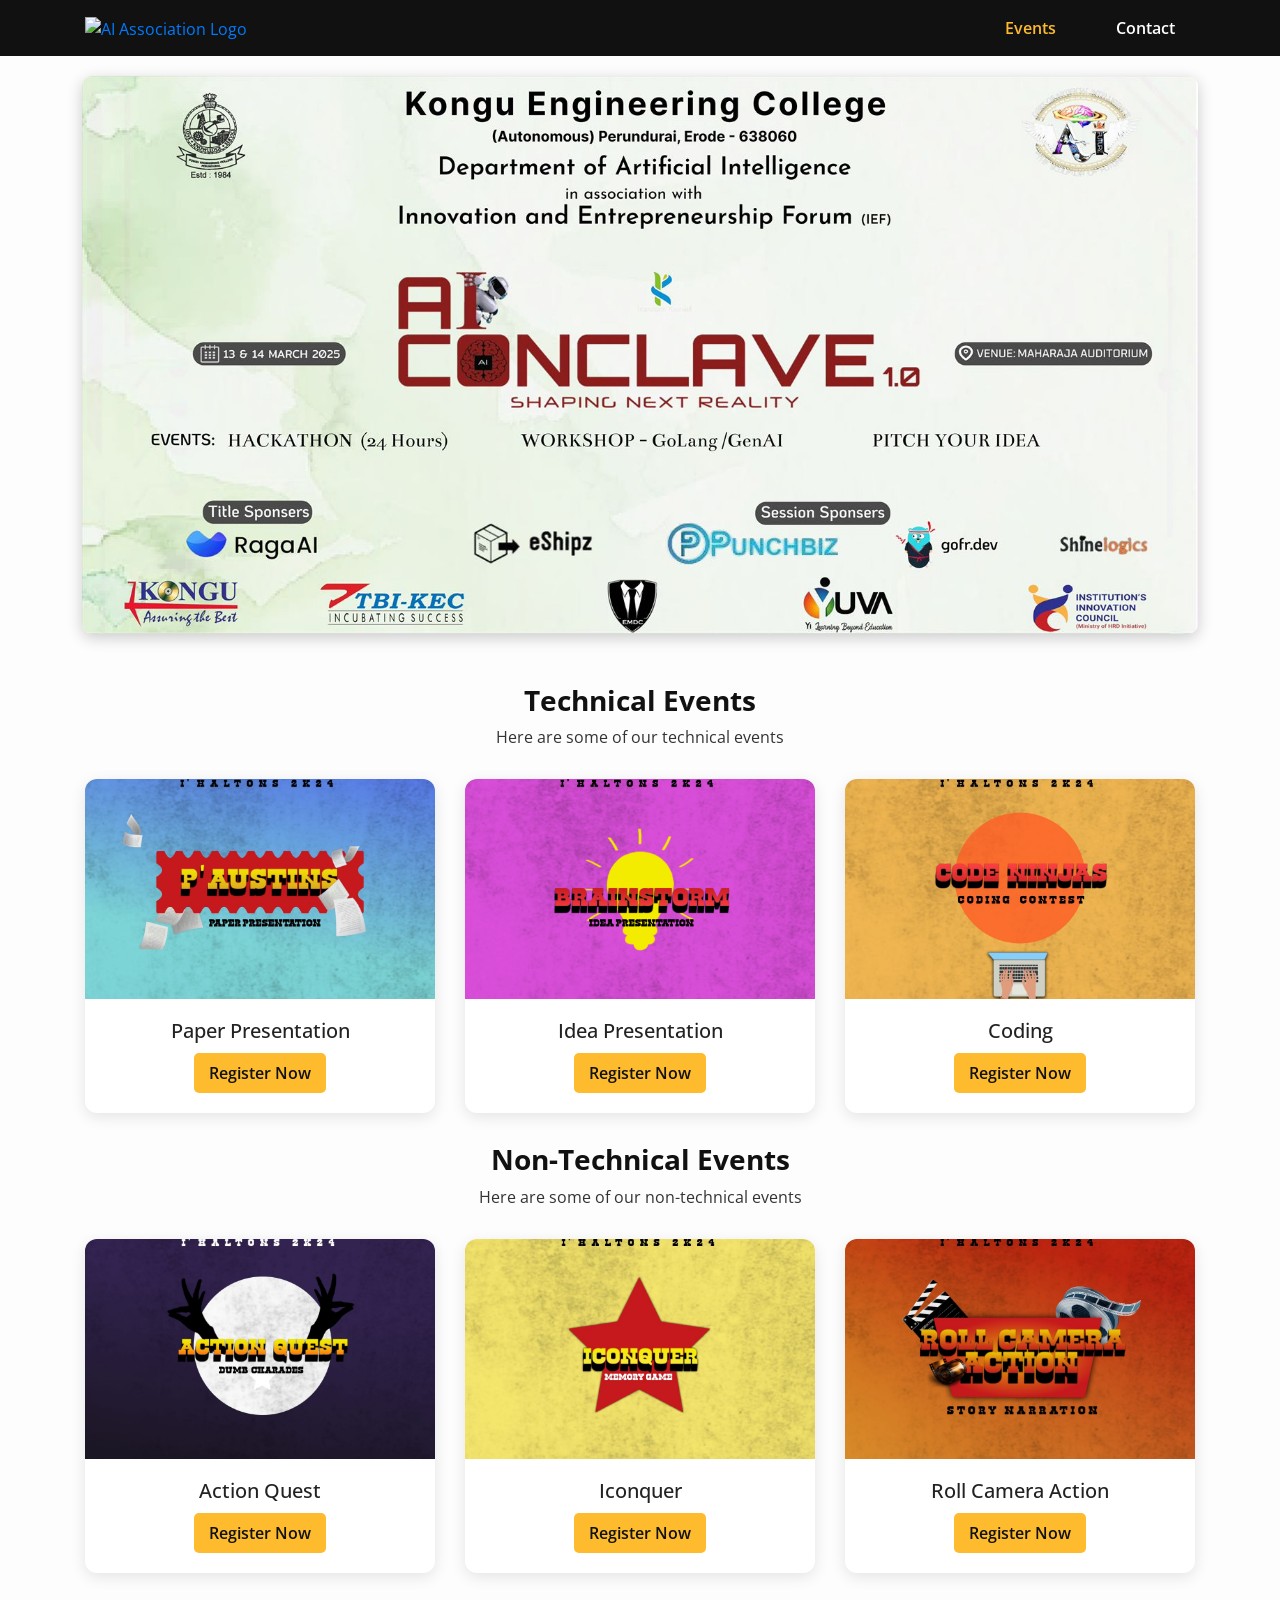
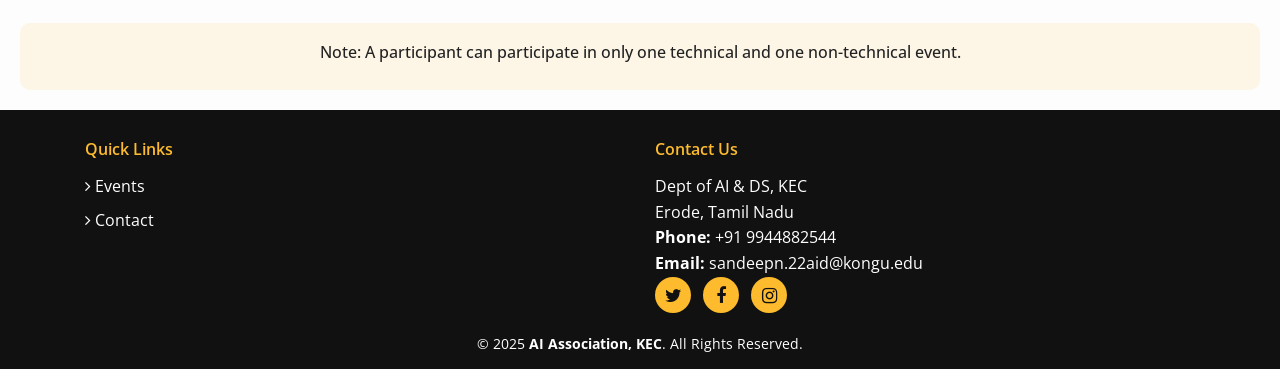
==== intra-events.html @ 4182778a "intra page updated" ====
<!DOCTYPE html>
<html lang="en">

<head>
  <meta charset="utf-8">
  <title>Inter Department Events - AI Association</title>
  <meta content="width=device-width, initial-scale=1.0" name="viewport">
  <meta content="AI Association, Inter Event, AIA, Kongu Engineering College" name="keywords">
  <meta content="Inter Department Events by Artificial Intelligence Association, KEC" name="description">

  <!-- Favicons -->
  <link href="img/ai-logo.png" rel="icon">
  <link href="img/ai-logo.png" rel="apple-touch-icon">

  <!-- Google Fonts -->
  <link href="https://fonts.googleapis.com/css?family=Open+Sans:300,400,600,700|Raleway:400,500,700" rel="stylesheet">

  <!-- Bootstrap CSS -->
  <link href="lib/bootstrap/css/bootstrap.min.css" rel="stylesheet">

  <!-- Libraries CSS -->
  <link href="lib/font-awesome/css/font-awesome.min.css" rel="stylesheet">
  <link href="lib/animate/animate.min.css" rel="stylesheet">

  <!-- Custom CSS -->
  <link href="css/intra-style.css" rel="stylesheet">
</head>


<body>

  <!--==========================
    Header (Simplified Navbar - Left aligned)
  ============================-->
  <header id="header">
    <div class="container d-flex justify-content-between align-items-center">
      
      <!-- Logo -->
      <div id="logo">
        <a href="index.html">
          <img src="img/ai-logo.png" alt="AI Association Logo">
        </a>
      </div>
  
      <!-- Navigation -->
      <nav id="nav-menu-container">
        <ul class="nav-menu d-flex">
          <li class="menu-active"><a href="#intra">Events</a></li>
          <li><a href="#footer">Contact</a></li>
        </ul>
      </nav>
  
    </div>
  </header>
  
  <!--==========================
    Hero Section
  ============================-->

<!-- Poster Section -->
<section id="poster" style="text-align: center; padding: 20px;">
  <img src="img/conclave.jpeg" alt="Conclave Poster" 
       style="max-width: 90%; height: auto; border-radius: 10px; 
              box-shadow: 0 4px 15px rgba(0,0,0,0.2); margin-bottom: 30px;">
</section>

<!-- Technical Events Section -->
<section id="intra" class="wow fadeInUp">
  <div class="container">
    <div class="section-header">
      <h2>Technical Events</h2>
      <p>Here are some of our technical events</p>
    </div>
        <div class="row">

          <!-- Event 1 -->
          <div class="col-lg-4 col-md-6">
            <div class="speaker">
              <img src="img/paper.jpg" alt="Paper Presentation" class="img-fluid">
              <div class="details">
                <h3>Paper Presentation</h3>
                <a target="_blank" href="https://forms.gle/TT3V3pfybRDgWEzh8" class="btn-register">Register Now</a>
              </div>
            </div>
          </div>

          <!-- Event 2 -->
          <div class="col-lg-4 col-md-6">
            <div class="speaker">
              <img src="img/idea.png" alt="Idea Presentation" class="img-fluid">
              <div class="details">
                <h3>Idea Presentation</h3>
                <a target="_blank" href="https://forms.gle/TT3V3pfybRDgWEzh8" class="btn-register">Register Now</a>
              </div>
            </div>
          </div>

          <!-- Event 3 -->
          <div class="col-lg-4 col-md-6">
            <div class="speaker">
              <img src="img/code.jpg" alt="Coding Challenge" class="img-fluid">
              <div class="details">
                <h3>Coding</h3>
                <a target="_blank" href="https://forms.gle/TT3V3pfybRDgWEzh8" class="btn-register">Register Now</a>
              </div>
            </div>
          </div>

        </div>

        <!--==========================
          Non-Technical Events
        ============================-->
        <div class="section-header">
          <h2>Non-Technical Events</h2>
          <p>Here are some of our non-technical events</p>
        </div>
        <div class="row">

          <!-- Event 4 -->
          <div class="col-lg-4 col-md-6">
            <div class="speaker">
              <img src="img/action.jpg" alt="Action Quest" class="img-fluid">
              <div class="details">
                <h3>Action Quest</h3>
                <a target="_blank" href="https://forms.gle/TT3V3pfybRDgWEzh8" class="btn-register">Register Now</a>
              </div>
            </div>
          </div>

          <!-- Event 5 -->
          <div class="col-lg-4 col-md-6">
            <div class="speaker">
              <img src="img/iconquer.jpg" alt="Iconquer" class="img-fluid">
              <div class="details">
                <h3>Iconquer</h3>
                <a target="_blank" href="https://forms.gle/TT3V3pfybRDgWEzh8" class="btn-register">Register Now</a>
              </div>
            </div>
          </div>

          <!-- Event 6 -->
          <div class="col-lg-4 col-md-6">
            <div class="speaker">
              <img src="img/roll.jpg" alt="Roll Camera Action" class="img-fluid">
              <div class="details">
                <h3>Roll Camera Action</h3>
                <a target="_blank" href="https://forms.gle/TT3V3pfybRDgWEzh8" class="btn-register">Register Now</a>
              </div>
            </div>
          </div>

        </div>
      </div>
    </section>

    <!--==========================
      Rules Note
    ============================-->
    <div class="text-center wow fadeInUp note">
      <h4>Note: A participant can participate in only one technical and one non-technical event.</h4>
    </div>

  </main>

  <!--==========================
    Footer (Clean & Neat Contact Section)
  ============================-->
  <footer id="footer">
    <div class="footer-top">
      <div class="container">
        <div class="row">

          <div class="col-lg-6 col-md-6 footer-links">
            <h4>Quick Links</h4>
            <ul>
              <li><i class="fa fa-angle-right"></i> <a href="#intra">Events</a></li>
              <li><i class="fa fa-angle-right"></i> <a href="#footer">Contact</a></li>
            </ul>
          </div>

          <div class="col-lg-6 col-md-6 footer-contact">
            <h4>Contact Us</h4>
            <p>
              Dept of AI & DS, KEC<br>
              Erode, Tamil Nadu<br>
              <strong>Phone:</strong> +91 9944882544<br>
              <strong>Email:</strong> sandeepn.22aid@kongu.edu<br>
            </p>
            <div class="social-links">
              <a href="#" class="twitter"><i class="fa fa-twitter"></i></a>
              <a href="#" class="facebook"><i class="fa fa-facebook"></i></a>
              <a href="https://www.instagram.com/kec_ai_association" class="instagram"><i class="fa fa-instagram"></i></a>
            </div>
          </div>

        </div>
      </div>
    </div>
    <div class="container text-center">
      <div class="copyright">
        &copy; 2025 <strong>AI Association, KEC</strong>. All Rights Reserved.
      </div>
    </div>
  </footer>

  <!-- JavaScript -->
  <script src="lib/jquery/jquery.min.js"></script>
  <script src="lib/bootstrap/js/bootstrap.bundle.min.js"></script>
  <script src="lib/wow/wow.min.js"></script>
  <script src="js/main.js"></script>

</body>
</html>
---- css/intra-style.css ----
/* General Reset */
/* Enable smooth scrolling for anchor links */
html {
  scroll-behavior: smooth;
}

body {
  font-family: 'Open Sans', sans-serif;
  color: #333;
  margin: 0;
  padding: 0;
  background: #fdfdfd;
}

/* Navbar */
#header {
  background: #111;
  padding: 15px 0;
}

#header .container {
  display: flex;
  justify-content: space-between; /* logo left, menu right */
  align-items: center;
}

#header #logo img {
  max-height: 45px;
}

#header .nav-menu {
  margin: 0;
  padding: 0;
  list-style: none;
  display: flex;
}

#header .nav-menu li {
  margin-left: 20px; /* spacing between Events & Contact */
}

#header .nav-menu li a {
  color: #fff;
  padding: 10px 20px;
  font-weight: 600;
}

#header .nav-menu li a:hover,
#header .nav-menu .menu-active > a {
  color: #fdbb2d;
}


/* Intro Section */
#intro {
  height: 300px;
  background: linear-gradient(135deg, #1a2a6c, #b21f1f, #fdbb2d);
  display: flex;
  align-items: center;
  justify-content: center;
  text-align: center;
  color: white;
}

#intro h1 {
  font-size: 40px;
  font-weight: 700;
}

#intro p {
  font-size: 18px;
  margin-top: 10px;
}

/* Event Cards */
.speaker {
  background: #fff;
  border-radius: 12px;
  overflow: hidden;
  margin-bottom: 30px;
  box-shadow: 0px 4px 15px rgba(0, 0, 0, 0.1);
  transition: transform 0.3s;
}

.speaker:hover {
  transform: translateY(-8px);
}

.speaker img {
  width: 100%;
  height: 220px;
  object-fit: cover;
}

.speaker .details {
  padding: 20px;
  text-align: center;
}

.speaker h3 {
  font-size: 20px;
  margin-bottom: 10px;
  color: #222;
}

.btn-register {
  display: inline-block;
  padding: 8px 15px;
  background: #fdbb2d;
  color: #111;
  border-radius: 5px;
  font-weight: 600;
  transition: background 0.3s;
  text-decoration: none;
}

.btn-register:hover {
  background: #b21f1f;
  color: #fff;
}

/* Section Header */
.section-header {
  text-align: center;
  margin-bottom: 30px;
}

.section-header h2 {
  font-size: 28px;
  font-weight: bold;
  color: #111;
}

/* Rules Note */
.note {
  padding: 20px;
  background: rgba(253, 187, 45, 0.1);
  margin: 20px;
  border-radius: 10px;
}

.note h4 {
  font-size: 16px;
  color: #222;
}

/* Footer */
#footer {
  background: #111;
  color: #fff;
  padding: 30px 0 15px;
  margin-top: 20px;
}

#footer .footer-top {
  display: flex;
  justify-content: space-between; /* evenly spaced */
  flex-wrap: wrap;
  text-align: left;
  margin-bottom: 20px;
}

#footer h4 {
  font-size: 16px;
  margin-bottom: 15px;
  font-weight: 600;
  color: #fdbb2d;
}

#footer ul {
  list-style: none;
  padding: 0;
}

#footer ul li {
  margin-bottom: 10px;
}

#footer ul li a {
  color: #fff;
  text-decoration: none;
  transition: 0.3s;
}

#footer ul li a:hover {
  color: #fdbb2d;
}

#footer .footer-contact p {
  margin: 0;
  line-height: 1.6;
}

#footer .social-links a {
  font-size: 18px;
  display: inline-block;
  background: #fdbb2d;
  color: #111;
  line-height: 36px;
  width: 36px;
  height: 36px;
  text-align: center;
  border-radius: 50%;
  margin-right: 8px;
  transition: 0.3s;
}

#footer .social-links a:hover {
  background: #b21f1f;
  color: #fff;
}

#footer .copyright {
  text-align: center;
  margin-top: 10px;
  font-size: 14px;
}
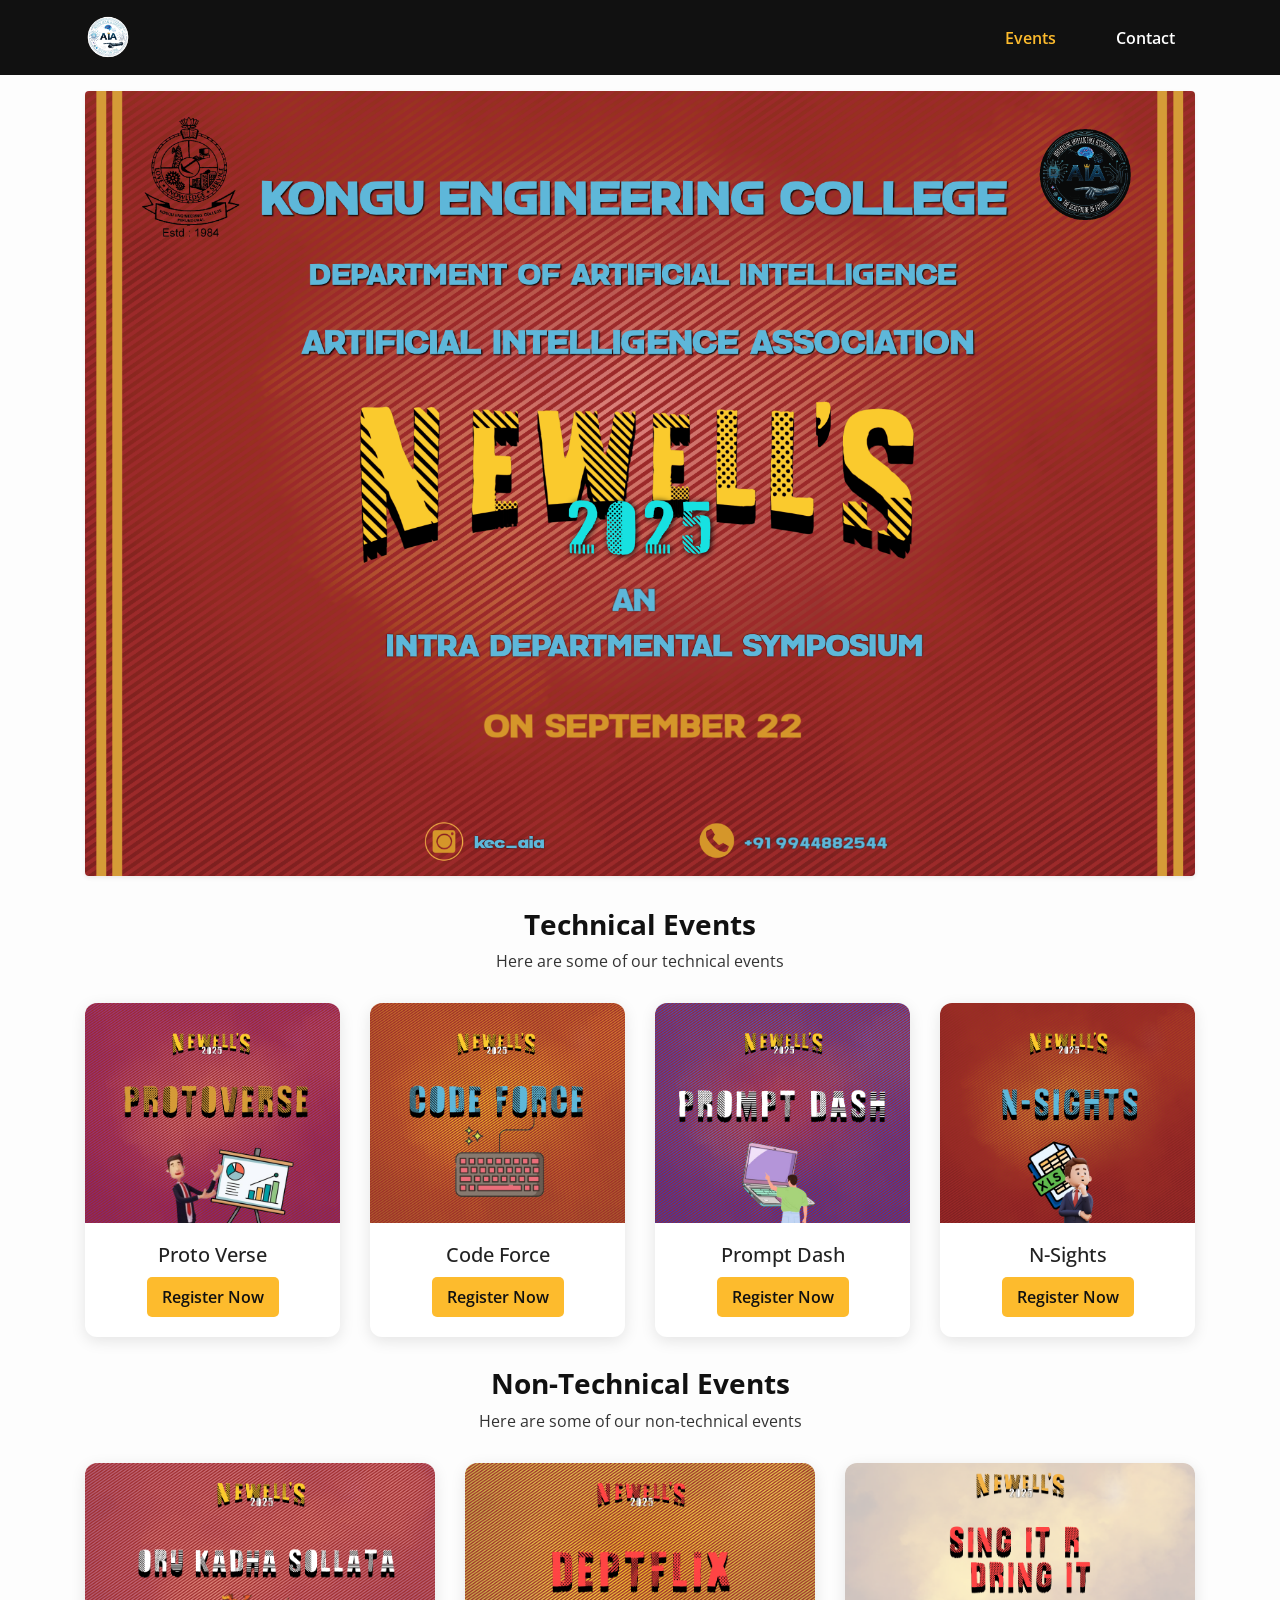
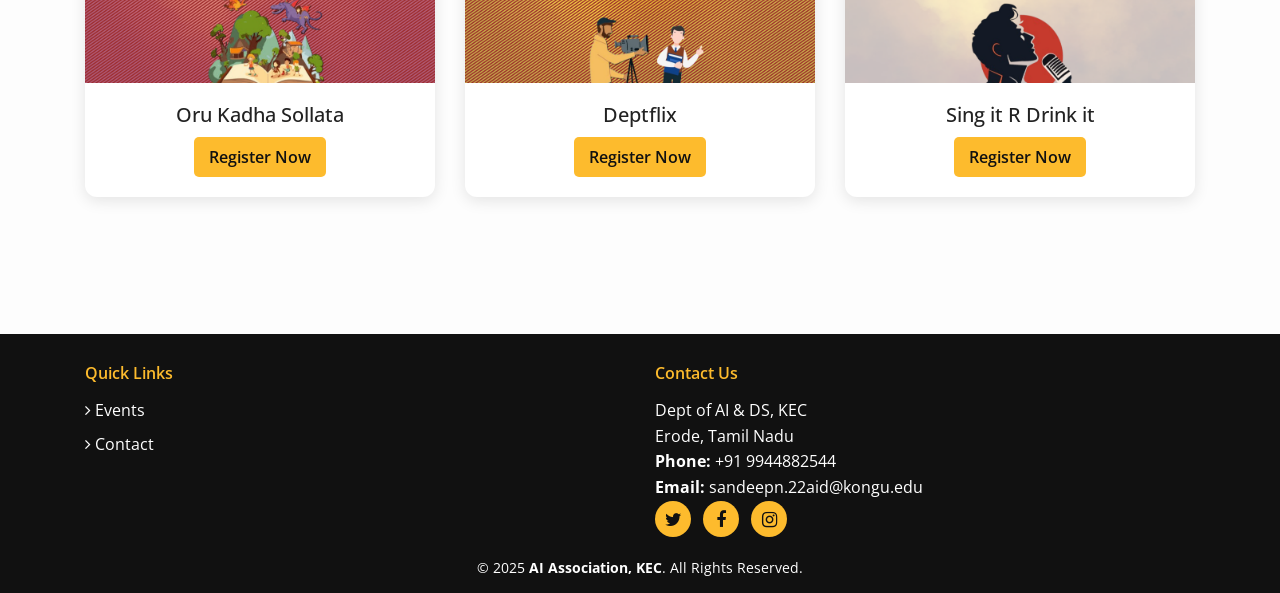
==== commit 12cd650d: "added registration" ====
--- a/intra-events.html
+++ b/intra-events.html
@@ -9,8 +9,8 @@
   <meta content="Inter Department Events by Artificial Intelligence Association, KEC" name="description">
 
   <!-- Favicons -->
-  <link href="img/ai-logo.png" rel="icon">
-  <link href="img/ai-logo.png" rel="apple-touch-icon">
+  <link href="img/Asset 7.png" rel="icon">
+  <link href="img/Asset 7.png" rel="apple-touch-icon">
 
   <!-- Google Fonts -->
   <link href="https://fonts.googleapis.com/css?family=Open+Sans:300,400,600,700|Raleway:400,500,700" rel="stylesheet">
@@ -38,7 +38,7 @@
       <!-- Logo -->
       <div id="logo">
         <a href="index.html">
-          <img src="img/ai-logo.png" alt="AI Association Logo">
+          <img src="img/Asset 7.png" alt="AI Association Logo">
         </a>
       </div>
   
@@ -47,6 +47,8 @@
         <ul class="nav-menu d-flex">
           <li class="menu-active"><a href="#intra">Events</a></li>
           <li><a href="#footer">Contact</a></li>
+          <!-- <li><a href="#about">About</a></li> -->
+
         </ul>
       </nav>
   
@@ -58,10 +60,11 @@
   ============================-->
 
 <!-- Poster Section -->
-<section id="poster" style="text-align: center; padding: 20px;">
-  <img src="img/conclave.jpeg" alt="Conclave Poster" 
-       style="max-width: 90%; height: auto; border-radius: 10px; 
-              box-shadow: 0 4px 15px rgba(0,0,0,0.2); margin-bottom: 30px;">
+<section id="poster" class="text-center p-3">
+  <div class="container">
+    <img src="img/Newells Poster [1D26E61].png" alt="Conclave Poster"
+      class="img-fluid rounded shadow-sm mb-3">
+  </div>
 </section>
 
 <!-- Technical Events Section -->
@@ -74,34 +77,43 @@
         <div class="row">
 
           <!-- Event 1 -->
-          <div class="col-lg-4 col-md-6">
-            <div class="speaker">
-              <img src="img/paper.jpg" alt="Paper Presentation" class="img-fluid">
-              <div class="details">
-                <h3>Paper Presentation</h3>
-                <a target="_blank" href="https://forms.gle/TT3V3pfybRDgWEzh8" class="btn-register">Register Now</a>
+          <div class="col-lg-3 col-md-6">
+            <div class="speaker">
+              <img src="img/protoverse.png" alt="Project Presentation" class="img-fluid">
+              <div class="details">
+                <h3>Proto Verse</h3>
+                <a target="_blank" href="https://docs.google.com/forms/d/e/1FAIpQLSeRFWWpR8B6R2I34HVO3QWVQt-kQEhjJ38WubenKSmiIDuDBQ/viewform?usp=header" class="btn-register">Register Now</a>
               </div>
             </div>
           </div>
 
           <!-- Event 2 -->
-          <div class="col-lg-4 col-md-6">
-            <div class="speaker">
-              <img src="img/idea.png" alt="Idea Presentation" class="img-fluid">
-              <div class="details">
-                <h3>Idea Presentation</h3>
-                <a target="_blank" href="https://forms.gle/TT3V3pfybRDgWEzh8" class="btn-register">Register Now</a>
+          <div class="col-lg-3 col-md-6">
+            <div class="speaker">
+              <img src="img/codeforce.png" alt="Coding" class="img-fluid">
+              <div class="details">
+                <h3>Code Force</h3>
+                <a target="_blank" href="https://docs.google.com/forms/d/e/1FAIpQLSf5vhpJbLepri24TfWFHTnK4eGdj3B77UGhg2Zq2DYFlaFC5w/viewform?usp=sharing&ouid=110130663271943433519" class="btn-register">Register Now</a>
               </div>
             </div>
           </div>
 
           <!-- Event 3 -->
-          <div class="col-lg-4 col-md-6">
-            <div class="speaker">
-              <img src="img/code.jpg" alt="Coding Challenge" class="img-fluid">
-              <div class="details">
-                <h3>Coding</h3>
-                <a target="_blank" href="https://forms.gle/TT3V3pfybRDgWEzh8" class="btn-register">Register Now</a>
+          <div class="col-lg-3 col-md-6">
+            <div class="speaker">
+              <img src="img/promptdash.png" alt="Prompt Dash" class="img-fluid">
+              <div class="details">
+                <h3>Prompt Dash</h3>
+                <a target="_blank" href="https://forms.gle/YrNRYsZ4ZeJDxcHa9" class="btn-register">Register Now</a>
+              </div>
+            </div>
+          </div>
+          <div class="col-lg-3 col-md-10">
+            <div class="speaker">
+              <img src="img/n-sights.png" alt="N-sights" class="img-fluid">
+              <div class="details">
+                <h3>N-Sights</h3>
+                <a target="_blank" href="https://forms.gle/DZkGUnzRXwNr9cRP6" class="btn-register">Register Now</a>
               </div>
             </div>
           </div>
@@ -120,10 +132,10 @@
           <!-- Event 4 -->
           <div class="col-lg-4 col-md-6">
             <div class="speaker">
-              <img src="img/action.jpg" alt="Action Quest" class="img-fluid">
-              <div class="details">
-                <h3>Action Quest</h3>
-                <a target="_blank" href="https://forms.gle/TT3V3pfybRDgWEzh8" class="btn-register">Register Now</a>
+              <img src="img/kathasolata.png" alt="Oru Kadha Sollata" class="img-fluid">
+              <div class="details">
+                <h3>Oru Kadha Sollata</h3>
+                <a target="_blank" href="https://forms.gle/59kimazaaEqaNoRd6" class="btn-register">Register Now</a>
               </div>
             </div>
           </div>
@@ -131,10 +143,10 @@
           <!-- Event 5 -->
           <div class="col-lg-4 col-md-6">
             <div class="speaker">
-              <img src="img/iconquer.jpg" alt="Iconquer" class="img-fluid">
-              <div class="details">
-                <h3>Iconquer</h3>
-                <a target="_blank" href="https://forms.gle/TT3V3pfybRDgWEzh8" class="btn-register">Register Now</a>
+              <img src="img/Deptflix.png" alt="Deptflix" class="img-fluid">
+              <div class="details">
+                <h3>Deptflix</h3>
+                <a target="_blank" href="https://docs.google.com/forms/d/11IAuw9vfbd-t6x-ObS9_zuFXoR9amWoMSiy_aIN99qw" class="btn-register">Register Now</a>
               </div>
             </div>
           </div>
@@ -142,10 +154,10 @@
           <!-- Event 6 -->
           <div class="col-lg-4 col-md-6">
             <div class="speaker">
-              <img src="img/roll.jpg" alt="Roll Camera Action" class="img-fluid">
-              <div class="details">
-                <h3>Roll Camera Action</h3>
-                <a target="_blank" href="https://forms.gle/TT3V3pfybRDgWEzh8" class="btn-register">Register Now</a>
+              <img src="img/drinkit.png" alt="Sing it R Drink it" class="img-fluid">
+              <div class="details">
+                <h3>Sing it R Drink it</h3>
+                <a target="_blank" href="https://forms.gle/evvbRSc4XV9P5ipx6" class="btn-register">Register Now</a>
               </div>
             </div>
           </div>
@@ -166,7 +178,7 @@
   <!--==========================
     Footer (Clean & Neat Contact Section)
   ============================-->
-  <footer id="footer">
+  <section id="footer">
     <div class="footer-top">
       <div class="container">
         <div class="row">
@@ -202,7 +214,7 @@
         &copy; 2025 <strong>AI Association, KEC</strong>. All Rights Reserved.
       </div>
     </div>
-  </footer>
+  </section>
 
   <!-- JavaScript -->
   <script src="lib/jquery/jquery.min.js"></script>
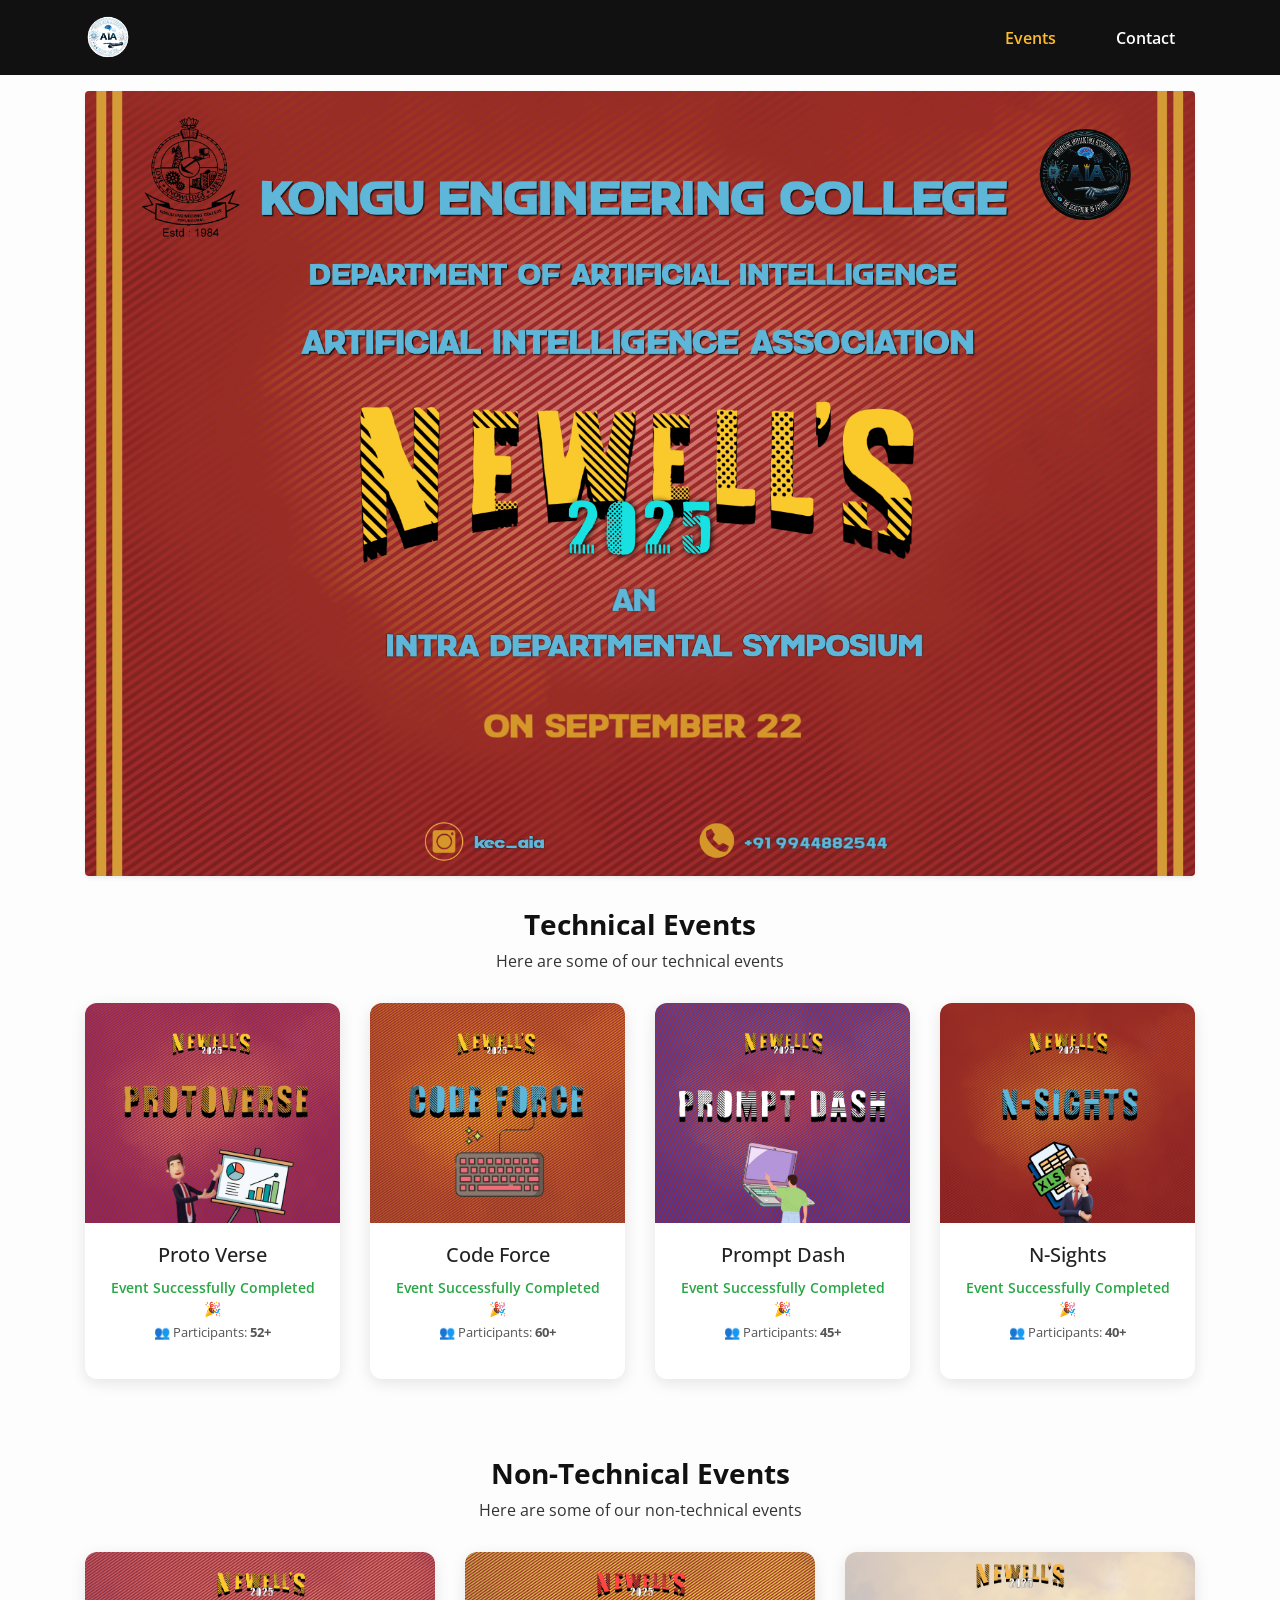
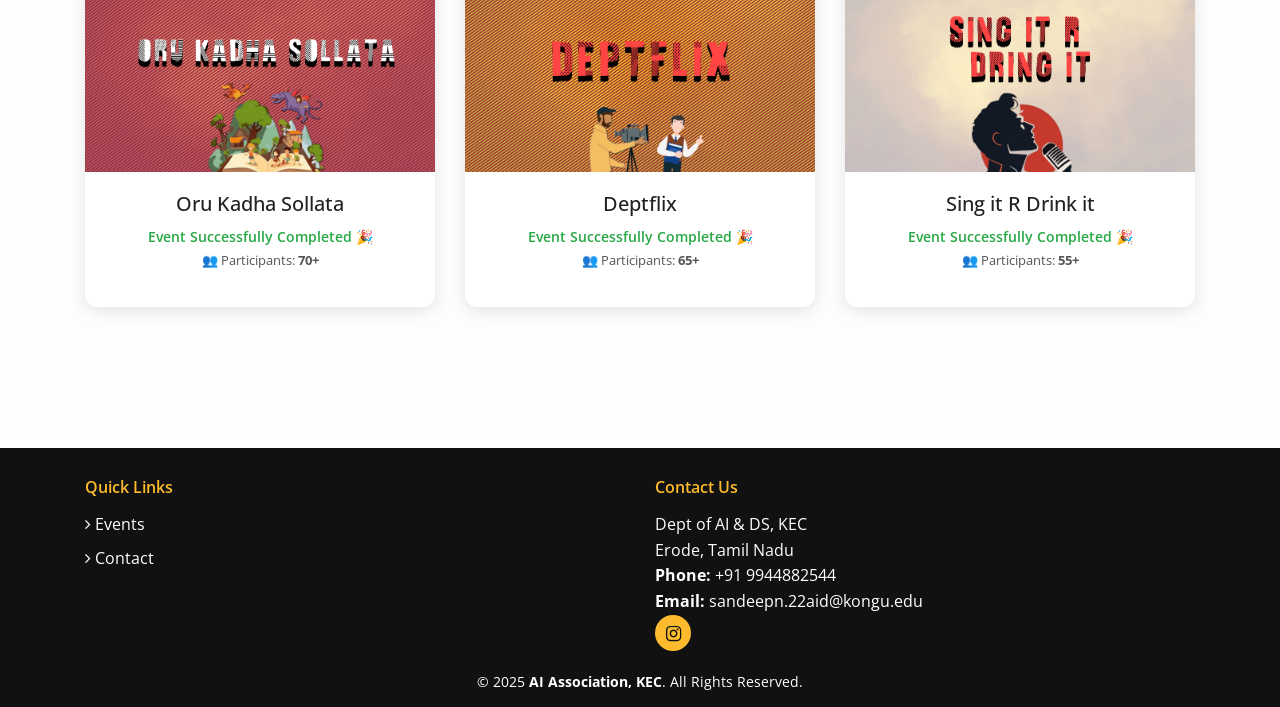
==== commit a660fc3d: "added inter" ====
--- a/intra-events.html
+++ b/intra-events.html
@@ -3,7 +3,7 @@
 
 <head>
   <meta charset="utf-8">
-  <title>Inter Department Events - AI Association</title>
+  <title>Intra Department Events - AI Association</title>
   <meta content="width=device-width, initial-scale=1.0" name="viewport">
   <meta content="AI Association, Inter Event, AIA, Kongu Engineering College" name="keywords">
   <meta content="Inter Department Events by Artificial Intelligence Association, KEC" name="description">
@@ -24,166 +24,185 @@
 
   <!-- Custom CSS -->
   <link href="css/intra-style.css" rel="stylesheet">
+
+  <!-- Extra Styling for Completed Events -->
+
 </head>
 
-
 <body>
 
   <!--==========================
-    Header (Simplified Navbar - Left aligned)
+    Header
   ============================-->
   <header id="header">
     <div class="container d-flex justify-content-between align-items-center">
-      
-      <!-- Logo -->
       <div id="logo">
         <a href="index.html">
           <img src="img/Asset 7.png" alt="AI Association Logo">
         </a>
       </div>
-  
-      <!-- Navigation -->
+
       <nav id="nav-menu-container">
         <ul class="nav-menu d-flex">
           <li class="menu-active"><a href="#intra">Events</a></li>
           <li><a href="#footer">Contact</a></li>
-          <!-- <li><a href="#about">About</a></li> -->
-
         </ul>
       </nav>
-  
     </div>
   </header>
-  
-  <!--==========================
-    Hero Section
-  ============================-->
-
-<!-- Poster Section -->
-<section id="poster" class="text-center p-3">
-  <div class="container">
-    <img src="img/Newells Poster [1D26E61].png" alt="Conclave Poster"
-      class="img-fluid rounded shadow-sm mb-3">
+
+  <!--==========================
+    Poster Section
+  ============================-->
+  <section id="poster" class="text-center p-3">
+    <div class="container">
+      <img src="img/Newells Poster [1D26E61].png" alt="Conclave Poster"
+        class="img-fluid rounded shadow-sm mb-3">
+    </div>
+  </section>
+
+  <!--==========================
+    Technical Events
+  ============================-->
+  <section id="intra" class="wow fadeInUp">
+    <div class="container">
+      <div class="section-header">
+        <h2>Technical Events</h2>
+        <p>Here are some of our technical events</p>
+      </div>
+
+      <div class="row">
+
+        <!-- Proto Verse -->
+        <div class="col-lg-3 col-md-6">
+          <div class="speaker">
+            <img src="img/protoverse.png" class="img-fluid">
+            <div class="details">
+              <h3>Proto Verse</h3>
+              <div class="event-status">
+                <p class="completed">Event Successfully Completed 🎉</p>
+                <p class="participants">👥 Participants: <strong>52+</strong></p>
+              </div>
+            </div>
+          </div>
+        </div>
+
+        <!-- Code Force -->
+        <div class="col-lg-3 col-md-6">
+          <div class="speaker">
+            <img src="img/codeforce.png" class="img-fluid">
+            <div class="details">
+              <h3>Code Force</h3>
+              <div class="event-status">
+                <p class="completed">Event Successfully Completed 🎉</p>
+                <p class="participants">👥 Participants: <strong>60+</strong></p>
+              </div>
+            </div>
+          </div>
+        </div>
+
+        <!-- Prompt Dash -->
+        <div class="col-lg-3 col-md-6">
+          <div class="speaker">
+            <img src="img/promptdash.png" class="img-fluid">
+            <div class="details">
+              <h3>Prompt Dash</h3>
+              <div class="event-status">
+                <p class="completed">Event Successfully Completed 🎉</p>
+                <p class="participants">👥 Participants: <strong>45+</strong></p>
+              </div>
+            </div>
+          </div>
+        </div>
+
+        <!-- N-Sights -->
+        <div class="col-lg-3 col-md-6">
+          <div class="speaker">
+            <img src="img/n-sights.png" class="img-fluid">
+            <div class="details">
+              <h3>N-Sights</h3>
+              <div class="event-status">
+                <p class="completed">Event Successfully Completed 🎉</p>
+                <p class="participants">👥 Participants: <strong>40+</strong></p>
+              </div>
+            </div>
+          </div>
+        </div>
+
+      </div>
+
+      <!--==========================
+        Non-Technical Events
+      ============================-->
+      <div class="section-header mt-5">
+        <h2>Non-Technical Events</h2>
+        <p>Here are some of our non-technical events</p>
+      </div>
+
+      <div class="row">
+
+        <!-- Oru Kadha Sollata -->
+        <div class="col-lg-4 col-md-6">
+          <div class="speaker">
+            <img src="img/kathasolata.png" class="img-fluid">
+            <div class="details">
+              <h3>Oru Kadha Sollata</h3>
+              <div class="event-status">
+                <p class="completed">Event Successfully Completed 🎉</p>
+                <p class="participants">👥 Participants: <strong>70+</strong></p>
+              </div>
+            </div>
+          </div>
+        </div>
+
+        <!-- Deptflix -->
+        <div class="col-lg-4 col-md-6">
+          <div class="speaker">
+            <img src="img/Deptflix.png" class="img-fluid">
+            <div class="details">
+              <h3>Deptflix</h3>
+              <div class="event-status">
+                <p class="completed">Event Successfully Completed 🎉</p>
+                <p class="participants">👥 Participants: <strong>65+</strong></p>
+              </div>
+            </div>
+          </div>
+        </div>
+
+        <!-- Sing it R Drink it -->
+        <div class="col-lg-4 col-md-6">
+          <div class="speaker">
+            <img src="img/drinkit.png" class="img-fluid">
+            <div class="details">
+              <h3>Sing it R Drink it</h3>
+              <div class="event-status">
+                <p class="completed">Event Successfully Completed 🎉</p>
+                <p class="participants">👥 Participants: <strong>55+</strong></p>
+              </div>
+            </div>
+          </div>
+        </div>
+
+      </div>
+    </div>
+  </section>
+
+  <!--==========================
+    Note
+  ============================-->
+  <div class="text-center wow fadeInUp note mt-4">
+    <h4>Thank you for your enthusiastic participation 🙏</h4>
   </div>
-</section>
-
-<!-- Technical Events Section -->
-<section id="intra" class="wow fadeInUp">
-  <div class="container">
-    <div class="section-header">
-      <h2>Technical Events</h2>
-      <p>Here are some of our technical events</p>
-    </div>
-        <div class="row">
-
-          <!-- Event 1 -->
-          <div class="col-lg-3 col-md-6">
-            <div class="speaker">
-              <img src="img/protoverse.png" alt="Project Presentation" class="img-fluid">
-              <div class="details">
-                <h3>Proto Verse</h3>
-                <a target="_blank" href="https://docs.google.com/forms/d/e/1FAIpQLSeRFWWpR8B6R2I34HVO3QWVQt-kQEhjJ38WubenKSmiIDuDBQ/viewform?usp=header" class="btn-register">Register Now</a>
-              </div>
-            </div>
-          </div>
-
-          <!-- Event 2 -->
-          <div class="col-lg-3 col-md-6">
-            <div class="speaker">
-              <img src="img/codeforce.png" alt="Coding" class="img-fluid">
-              <div class="details">
-                <h3>Code Force</h3>
-                <a target="_blank" href="https://docs.google.com/forms/d/e/1FAIpQLSf5vhpJbLepri24TfWFHTnK4eGdj3B77UGhg2Zq2DYFlaFC5w/viewform?usp=sharing&ouid=110130663271943433519" class="btn-register">Register Now</a>
-              </div>
-            </div>
-          </div>
-
-          <!-- Event 3 -->
-          <div class="col-lg-3 col-md-6">
-            <div class="speaker">
-              <img src="img/promptdash.png" alt="Prompt Dash" class="img-fluid">
-              <div class="details">
-                <h3>Prompt Dash</h3>
-                <a target="_blank" href="https://forms.gle/YrNRYsZ4ZeJDxcHa9" class="btn-register">Register Now</a>
-              </div>
-            </div>
-          </div>
-          <div class="col-lg-3 col-md-10">
-            <div class="speaker">
-              <img src="img/n-sights.png" alt="N-sights" class="img-fluid">
-              <div class="details">
-                <h3>N-Sights</h3>
-                <a target="_blank" href="https://forms.gle/DZkGUnzRXwNr9cRP6" class="btn-register">Register Now</a>
-              </div>
-            </div>
-          </div>
-
-        </div>
-
-        <!--==========================
-          Non-Technical Events
-        ============================-->
-        <div class="section-header">
-          <h2>Non-Technical Events</h2>
-          <p>Here are some of our non-technical events</p>
-        </div>
-        <div class="row">
-
-          <!-- Event 4 -->
-          <div class="col-lg-4 col-md-6">
-            <div class="speaker">
-              <img src="img/kathasolata.png" alt="Oru Kadha Sollata" class="img-fluid">
-              <div class="details">
-                <h3>Oru Kadha Sollata</h3>
-                <a target="_blank" href="https://forms.gle/59kimazaaEqaNoRd6" class="btn-register">Register Now</a>
-              </div>
-            </div>
-          </div>
-
-          <!-- Event 5 -->
-          <div class="col-lg-4 col-md-6">
-            <div class="speaker">
-              <img src="img/Deptflix.png" alt="Deptflix" class="img-fluid">
-              <div class="details">
-                <h3>Deptflix</h3>
-                <a target="_blank" href="https://docs.google.com/forms/d/11IAuw9vfbd-t6x-ObS9_zuFXoR9amWoMSiy_aIN99qw" class="btn-register">Register Now</a>
-              </div>
-            </div>
-          </div>
-
-          <!-- Event 6 -->
-          <div class="col-lg-4 col-md-6">
-            <div class="speaker">
-              <img src="img/drinkit.png" alt="Sing it R Drink it" class="img-fluid">
-              <div class="details">
-                <h3>Sing it R Drink it</h3>
-                <a target="_blank" href="https://forms.gle/evvbRSc4XV9P5ipx6" class="btn-register">Register Now</a>
-              </div>
-            </div>
-          </div>
-
-        </div>
-      </div>
-    </section>
-
-    <!--==========================
-      Rules Note
-    ============================-->
-    <div class="text-center wow fadeInUp note">
-      <h4>Note: A participant can participate in only one technical and one non-technical event.</h4>
-    </div>
-
-  </main>
-
-  <!--==========================
-    Footer (Clean & Neat Contact Section)
+
+  <!--==========================
+    Footer
   ============================-->
   <section id="footer">
     <div class="footer-top">
       <div class="container">
         <div class="row">
 
-          <div class="col-lg-6 col-md-6 footer-links">
+          <div class="col-lg-6 footer-links">
             <h4>Quick Links</h4>
             <ul>
               <li><i class="fa fa-angle-right"></i> <a href="#intra">Events</a></li>
@@ -191,7 +210,7 @@
             </ul>
           </div>
 
-          <div class="col-lg-6 col-md-6 footer-contact">
+          <div class="col-lg-6 footer-contact">
             <h4>Contact Us</h4>
             <p>
               Dept of AI & DS, KEC<br>
@@ -200,15 +219,16 @@
               <strong>Email:</strong> sandeepn.22aid@kongu.edu<br>
             </p>
             <div class="social-links">
-              <a href="#" class="twitter"><i class="fa fa-twitter"></i></a>
-              <a href="#" class="facebook"><i class="fa fa-facebook"></i></a>
-              <a href="https://www.instagram.com/kec_ai_association" class="instagram"><i class="fa fa-instagram"></i></a>
-            </div>
-          </div>
-
-        </div>
-      </div>
-    </div>
+              <a href="https://www.instagram.com/kec_ai_association" class="instagram">
+                <i class="fa fa-instagram"></i>
+              </a>
+            </div>
+          </div>
+
+        </div>
+      </div>
+    </div>
+
     <div class="container text-center">
       <div class="copyright">
         &copy; 2025 <strong>AI Association, KEC</strong>. All Rights Reserved.
@@ -216,7 +236,7 @@
     </div>
   </section>
 
-  <!-- JavaScript -->
+  <!-- JS -->
   <script src="lib/jquery/jquery.min.js"></script>
   <script src="lib/bootstrap/js/bootstrap.bundle.min.js"></script>
   <script src="lib/wow/wow.min.js"></script>
--- a/css/intra-style.css
+++ b/css/intra-style.css
@@ -215,3 +215,35 @@
   margin-top: 10px;
   font-size: 14px;
 }
+.event-status {
+  margin-top: 10px;
+  text-align: center;
+}
+
+.event-status .completed {
+  font-size: 14px;
+  font-weight: 600;
+  color: #28a745;
+  margin-bottom: 4px;
+}
+
+.event-status .participants {
+  font-size: 13px;
+  color: #555;
+}
+.event-date {
+  display: inline-block;
+  margin-top: 6px;
+  padding: 6px 12px;
+  font-size: 13px;
+  font-weight: 600;
+  color: #155724;
+  background: #e6f4ea;
+  border-left: 4px solid #28a745;
+  border-radius: 4px;
+}
+
+.event-date i {
+  margin-right: 6px;
+  color: #28a745;
+}
